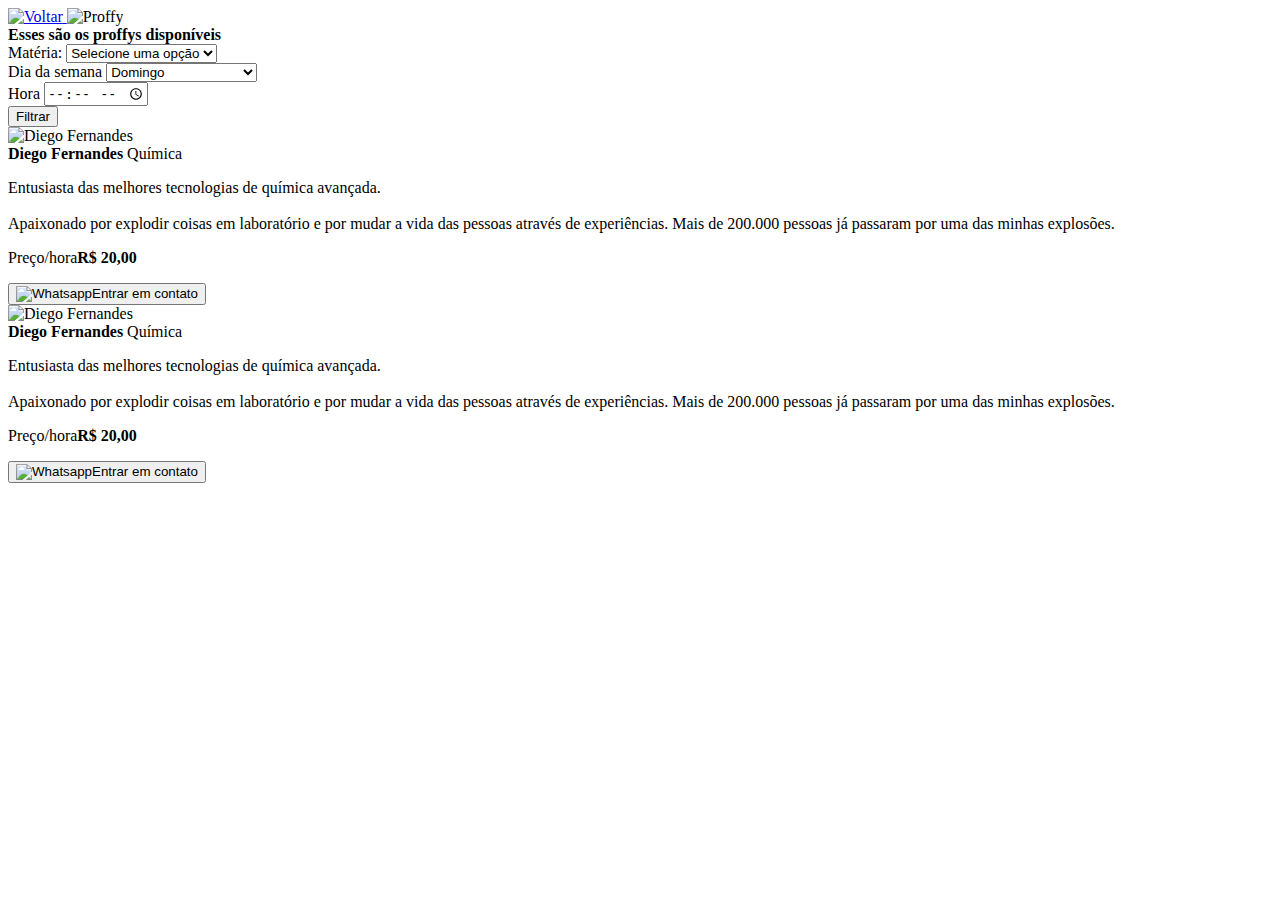
==== study.html @ 15f8a07c "Testando" ====
<!doctype html>
<html lang="pt-br">
<head>
    
    <meta charset="UTF-8">
    <title>Projeto Proffy | Plataforma de Estudos</title>
    <meta description="author" content="Eu">
    <meta description="keywords" content="rockset">
    <meta name="viewport" content="width=device-width, initial-scale=1.0">
    
    <link rel="stylesheet" href="styles/main.css">
    <link rel="stylesheet" href="styles/partials/page-study.css">

    <link href="https://fonts.googleapis.com/css2?family=Archivo:wght@400;700&amp;family=Poppins:wght@400;600&amp;display=swap" rel="stylesheet">
        
</head>

<body id="page-study">

    <div id="container" >
        <header class="page-header">
            <div class="top-bar-container">
                <a href="index.html">
                    <img src="images/icons/back.svg" alt="Voltar">
                </a>
                <img src="images/logo.svg" alt="Proffy">
            </div>

            <div class="header-content">
                <strong>Esses são os proffys disponíveis</strong>
                <form id="search-teachers">
                    <div class="select-block">
                        <label for="subject">Matéria:</label>
                        <select name="subject" id="subject">
                            <option value="" disable="" hidden="">Selecione uma opção</option>
                            <option value="1">Artes</option>
                            <option value="2">Biologia</option>
                            <option value="3">Ciências</option>
                            <option value="4">Educação física</option>
                            <option value="5">Física</option>
                            <option value="6">Geografia</option>
                            <option value="7">História</option>
                            <option value="8">Matemática</option>
                            <option value="9">Português</option>
                            <option value="10">Química</option>
                        </select>
                    </div>
                    <div class="select-block">
                        <label for="weekday">Dia da semana</label>
                        <select name="weekday" id="weekday">
                            <option value="" disabled="" hidden="">Selecione uma opção</option>
                            <option value="0">Domingo</option>
                            <option value="1">Segunda-feira</option>
                            <option value="2">Terça-feira</option>
                            <option value="3">Quarta-feira</option>
                            <option value="4">Quinta-feira</option>
                            <option value="5">Sexta-feira</option>
                            <option value="6">Sábado</option>
                        </select>
                    </div>
                    <div class="input-block">
                        <label for="time">Hora</label>
                        <input name="time" id="time" type="time" >
                    </div>
                    <button type="submit">Filtrar</buttom>
                </form>
            </div>

        </header>
        
        <main>
            <article class="teacher-item">
                <header>
                    <img 
                        src="https://avatars2.githubusercontent.com/u/2254731?s=460&amp;u=0ba16a79456c2f250e7579cb388fa18c5c2d7d65&amp;v=4" 
                        alt="Diego Fernandes">
                    <div>
                        <strong>Diego Fernandes</strong>
                        <span>Química</span>
                    </div>
                </header>
            
                <p>Entusiasta das melhores tecnologias de química avançada.<br><br>Apaixonado por explodir coisas em laboratório e por mudar a vida das pessoas através de experiências. Mais de 200.000 pessoas já passaram por uma das minhas explosões.</p>
            
                <footer>
                    <p>Preço/hora<strong>R$ 20,00</strong>
                    </p>
                    <button type="button">
                        <img src="images/icons/whatsapp.svg" alt="Whatsapp">Entrar em contato
                    </button>
                </footer>
            </article>
            <article class="teacher-item">
                <header>
                    <img 
                        src="https://avatars2.githubusercontent.com/u/2254731?s=460&amp;u=0ba16a79456c2f250e7579cb388fa18c5c2d7d65&amp;v=4" 
                        alt="Diego Fernandes">
                    <div>
                        <strong>Diego Fernandes</strong>
                        <span>Química</span>
                    </div>
                </header>
            
                <p>Entusiasta das melhores tecnologias de química avançada.<br><br>Apaixonado por explodir coisas em laboratório e por mudar a vida das pessoas através de experiências. Mais de 200.000 pessoas já passaram por uma das minhas explosões.</p>
            
                <footer>
                    <p>Preço/hora<strong>R$ 20,00</strong>
                    </p>
                    <button type="button">
                        <img src="images/icons/whatsapp.svg" alt="Whatsapp">Entrar em contato
                    </button>
                </footer>
            </article>
        </main>

    </div>

</body>        
</html>
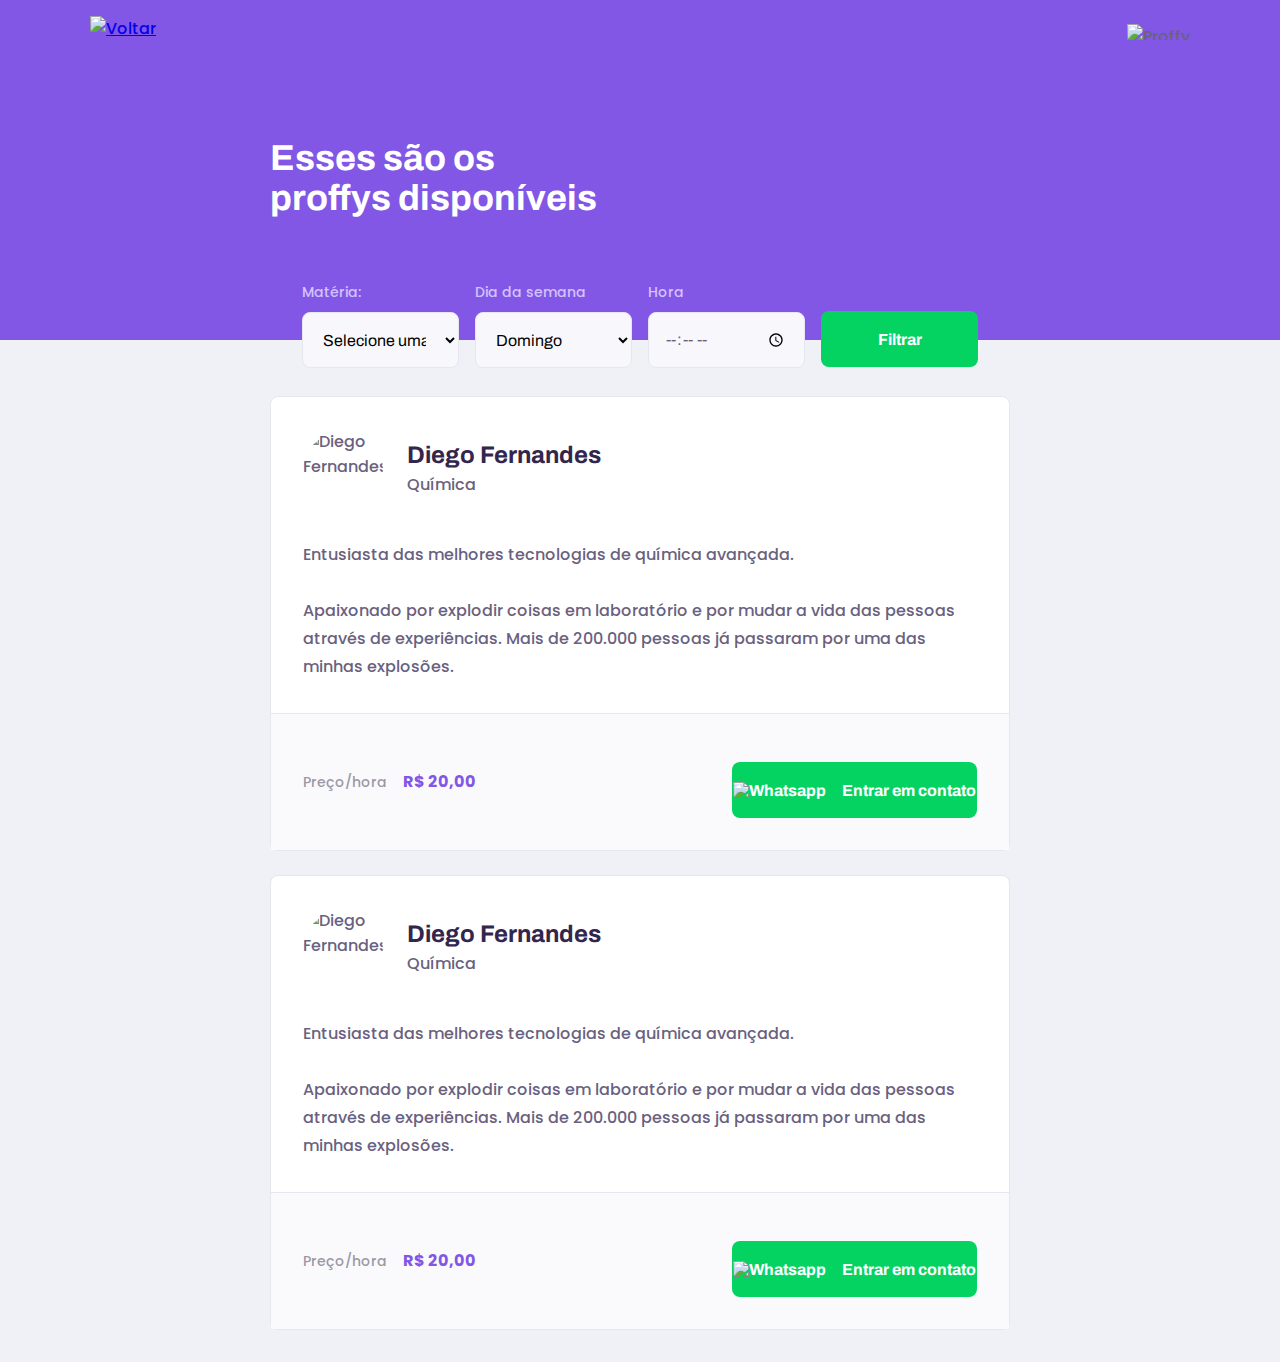
==== commit af5b2baf: "Add files via upload" ====
--- a/study.html
+++ b/study.html
@@ -1,7 +1,6 @@
 <!doctype html>
 <html lang="pt-br">
 <head>
-    
     <meta charset="UTF-8">
     <title>Projeto Proffy | Plataforma de Estudos</title>
     <meta description="author" content="Eu">
@@ -9,6 +8,8 @@
     <meta name="viewport" content="width=device-width, initial-scale=1.0">
     
     <link rel="stylesheet" href="styles/main.css">
+    <link rel="stylesheet" href="styles/partials/header.css">
+    <link rel="stylesheet" href="styles/partials/form.css">
     <link rel="stylesheet" href="styles/partials/page-study.css">
 
     <link href="https://fonts.googleapis.com/css2?family=Archivo:wght@400;700&amp;family=Poppins:wght@400;600&amp;display=swap" rel="stylesheet">
--- a/styles/main.css
+++ b/styles/main.css
@@ -0,0 +1,58 @@
+:root{
+    --color-background: #F0F0F7;
+    --color-primary-lighter: #9871F5;
+    --color-primary-light: #916BEA;
+    --color-primary: #8257E5;
+    --color-primary-dark: #774DD6;
+    --color-primary-darker: #6842c2;
+    --color-secondary: #04D361;
+    --color-secondary-dark: #04BF58;
+    --color-title-in-primary: #FFFFFF;
+    --color-text-in-primary: #D4C2FF;
+    --color-text-title: #32264D;
+    --color-text-complement: #9C98A6;
+    --color-text-base: #6A6180;
+    --color-line-in-white: #E6E6F0;
+    --color-input-background: #F8F8FC;
+    --color-button-text: #FFFFFF;
+    --color-box-base: #FFFFFF;
+    --color-box-footer: #FAFAFC;
+    --color-small-info: #C1BCCC;
+    /* tamanho de fonte padrão: 16px - 100% - 1rem */
+    font-size: 60%; /*controle de medida em rem*/
+}
+
+* {
+    margin: 0;
+    padding: 0;
+    box-sizing: border-box;
+}
+
+html, body {
+    height: 100vh;
+}            
+
+body {
+    background: var(--color-background);
+    display: flex;
+    align-items: center;
+    justify-content: center;
+}
+
+body, input, button, textarea {
+    font-weight: 500; /*500 de peso*/
+    font-family: Poppins;
+    font-size: 1.6rem;
+    color: var(--color-text-base);
+}
+
+#container {
+    width: 90vw;
+    max-width: 700px;
+}
+
+@media (min-width: 700px) {
+    :root {
+        font-size: 62.5%; /*todo 1rem vai ser relativo a 10px(porque é 62.5% de 16px)*/
+    }
+}--- a/styles/partials/header.css
+++ b/styles/partials/header.css
@@ -0,0 +1,80 @@
+
+.page-header {
+    background: var(--color-primary);
+
+    display: flex;
+    flex-direction: column;
+}
+
+.page-header .top-bar-container {
+    width: 90%;
+    margin: 0 auto;
+
+
+    display: flex;
+    align-items: center;
+    justify-content: space-between;
+    padding: 1.6rem 0;
+}
+
+.page-header .top-bar-container a {
+    height: 3.2rem;
+    transition: opacity 0.2s;
+}
+.page-header .top-bar-container a:hover {
+    opacity: 0.6;
+}
+
+.page-header .top-bar-container > img {
+    height: 1.6rem;
+}
+
+.page-header .header-content {
+    width: 90%;
+    margin: 3.2rem auto;
+
+    position: relative;
+}
+
+.page-header .header-content strong {
+    font: 700 3.6rem Archivo;
+    line-height: 4rem; 
+    color: var(--color-title-in-primary);
+}
+
+.page-header .header-content p {
+    max-width: 30rem;
+    font-size: 1.6rem;
+    line-height: 2.6rem;
+    color: var(--color-text-in-primary);
+    margin-top: 2.4rem;
+}
+
+@media (min-width:700px) {
+
+    .page-header {
+        height: 340px;
+    }
+
+    .page-header .top-bar-container {
+        max-width: 1100px;
+    }
+
+    .page-header .header-content {
+        max-width: 740px;
+
+        margin: 0 auto;
+
+        flex: 1 1; /*estica durante toda a caixa*/
+        padding-bottom: 48px;
+        display: flex;
+        flex-direction: column;
+        justify-content: center;
+
+    }
+
+    .page-header .header-content strong {
+        max-width: 350px;
+    }
+
+}--- a/styles/partials/form.css
+++ b/styles/partials/form.css
@@ -0,0 +1,46 @@
+
+.select-block label,
+.input-block label,
+.textarea-block textarea {
+    font-size: 1.4rem;
+    color: var(--color-text-complement);
+}
+
+.select-block select,
+.input-block input,
+.textarea-block textarea {
+    width: 100%;
+    height: 5.6rem;
+    margin-top: 0.8rem;
+    border-radius: 0.8rem;
+    background: var(--color-input-background);
+    border: 1px solid var(--color-line-in-white);
+    outline: 0;
+    padding: 0 1.6rem;
+    font: 1.6rem Archivo;
+}
+
+.textarea-block textarea {
+    padding: 1.2rem 1.6rem;
+    height: 16rem;
+
+    resize: vertical; /*alterar o tamanho da area*/
+}
+
+.input-block,
+.textarea-block {
+    position: relative;
+}
+
+/* after pseudo elemento */
+.input-block:focus-within::after,
+.textarea-block:focus-within::after {
+    content: "";
+    width: calc(100% - 3.2rem);
+    height: 2px;
+
+    background: var(--color-primary-light);
+    position: absolute;
+    left: 1.6rem;
+    bottom: 0;
+}
--- a/styles/partials/page-study.css
+++ b/styles/partials/page-study.css
@@ -0,0 +1,204 @@
+#page-study #container {
+    height: 100vh;
+    width: 100vw;
+}
+
+#search-teachers {
+    margin: 3.2rem;
+}
+
+#search-teachers label {
+    color: var(--color-text-in-primary);
+}
+
+#search-teachers .select-block {
+    margin-bottom: 1.4rem;
+}
+
+#search-teachers button {
+    width: 100%;
+    height: 5.6rem;
+    background: var(--color-secondary);
+    color: var(--color-button-text);
+    border: 0;
+    border-radius: .8rem;
+    cursor: pointer;
+    font: 700 1.6rem Archivo;
+    display: flex;
+    align-items: center;
+    justify-content: center;
+
+    transition: background 0.2s;
+    margin-top: 3.2rem;
+}
+
+#search-teachers button:hover {
+    background-color: var(--color-secondary-dark);
+}
+
+#page-study main {
+    margin: 3.2rem auto;
+    width: 90%;
+}
+
+.teacher-item {
+    background-color: var(--color-box-base);
+    border: 1px solid var(--color-line-in-white);
+    border-radius: 0.8rem;
+    margin-top: 2.4rem;
+}
+
+.teacher-item header {
+    padding: 3.2rem 2rem;
+    display: flex;
+    align-items: center;
+}
+
+.teacher-item header img {
+    width: 8rem;
+    height: 8rem;
+    border-radius: 50%;
+}
+
+.teacher-item header div {
+    margin-left: 2.4rem;
+}
+
+.teacher-item header div strong {
+    font: 700 2.4rem Archivo;
+    display: block;
+    color: var(--color-text-title);
+}
+
+.teacher-item header div span {
+    font-size: 1.6rem;
+    display: block;
+    margin-top: .4rem;
+}
+
+.teacher-item >p {
+    padding: 0 2rem;
+    font-size: 1.6rem;
+    line-height: 2.8rem;
+}
+
+.teacher-item footer {
+    padding: 3.2rem 2rem;
+    background-color: var(--color-box-footer);
+    border-top: 1px solid var(--color-line-in-white);
+    margin-top: 3.2rem;
+
+    display: flex;
+    align-items: center;
+    justify-content: space-between;
+}
+
+.teacher-item footer p {
+    font-size: 1.4rem;
+    line-height: 2.4rem;
+    color: var(--color-text-complement);
+}
+
+.teacher-item footer p strong {
+    font-size: 1.6rem;
+    color: var(--color-primary);
+    display: block; /*se comportar como bloco, para quebrar linha nesse caso*/
+}
+
+.teacher-item footer button {
+    width: 20rem;
+    height: 5.6rem;
+    background: var(--color-secondary);
+    color: var(--color-button-text);
+    border: 0;
+    border-radius: .8rem;
+    cursor: pointer;
+    font: 700 1.4rem Archivo;
+
+    display: flex;
+    align-items: center;
+    justify-content: space-evenly; /*espaçamento constante*/
+
+    text-decoration: none;
+
+    transition: background 0.2s;
+    margin-top: 1.6rem;
+}
+
+.teacher-item footer button:hover {
+    background: var(--color-secondary-dark);
+}
+
+@media (min-width:700px) {
+    #page-study #container {
+        max-width: 100vw; /*toda a largura da viewport*/
+    }
+
+    .page-header {
+        height: 340px;
+    }
+
+    .page-header .top-bar-container {
+        max-width: 1100px;
+    }
+
+    .page-header .header-content {
+        max-width: 740px;
+
+        margin: 0 auto;
+
+        flex: 1 1; /*estica durante toda a caixa*/
+        padding-bottom: 48px;
+        display: flex;
+        flex-direction: column;
+        justify-content: center;
+
+    }
+
+    .page-header .header-content strong {
+        max-width: 350px;
+    }
+
+    .teacher-item header,
+    .teacher-item footer {
+        padding: 32px;
+    }
+
+    #search-teachers {
+        display: grid;
+        grid-template-columns: repeat(4, 1fr);
+        gap: 16px; /*espaço entre*/
+        position: absolute;
+        bottom: -28px; /*para ficar uma parte para além do limite bottom*/
+        margin-bottom: 0; /*eu quis colocar*/
+    } 
+
+    #page-study main {
+        padding: 32px 0;
+        max-width: 740px;
+        margin: 0 auto;
+    }
+
+     #search-teachers .select-block { 
+        margin-bottom: 0;
+    } 
+
+    .teacher-item > p { /*só o primeiro nível de p */
+        padding: 0 32px;
+    }
+
+    .teacher-item footer p strong {
+        display: initial;
+        margin-left: 16px;
+    }
+
+    .teacher-item footer button {
+        width: 245px;
+        font-size: 16px;
+        justify-content: center;
+    }
+
+    .teacher-item footer button img {
+        margin-right: 16px;
+    }
+}